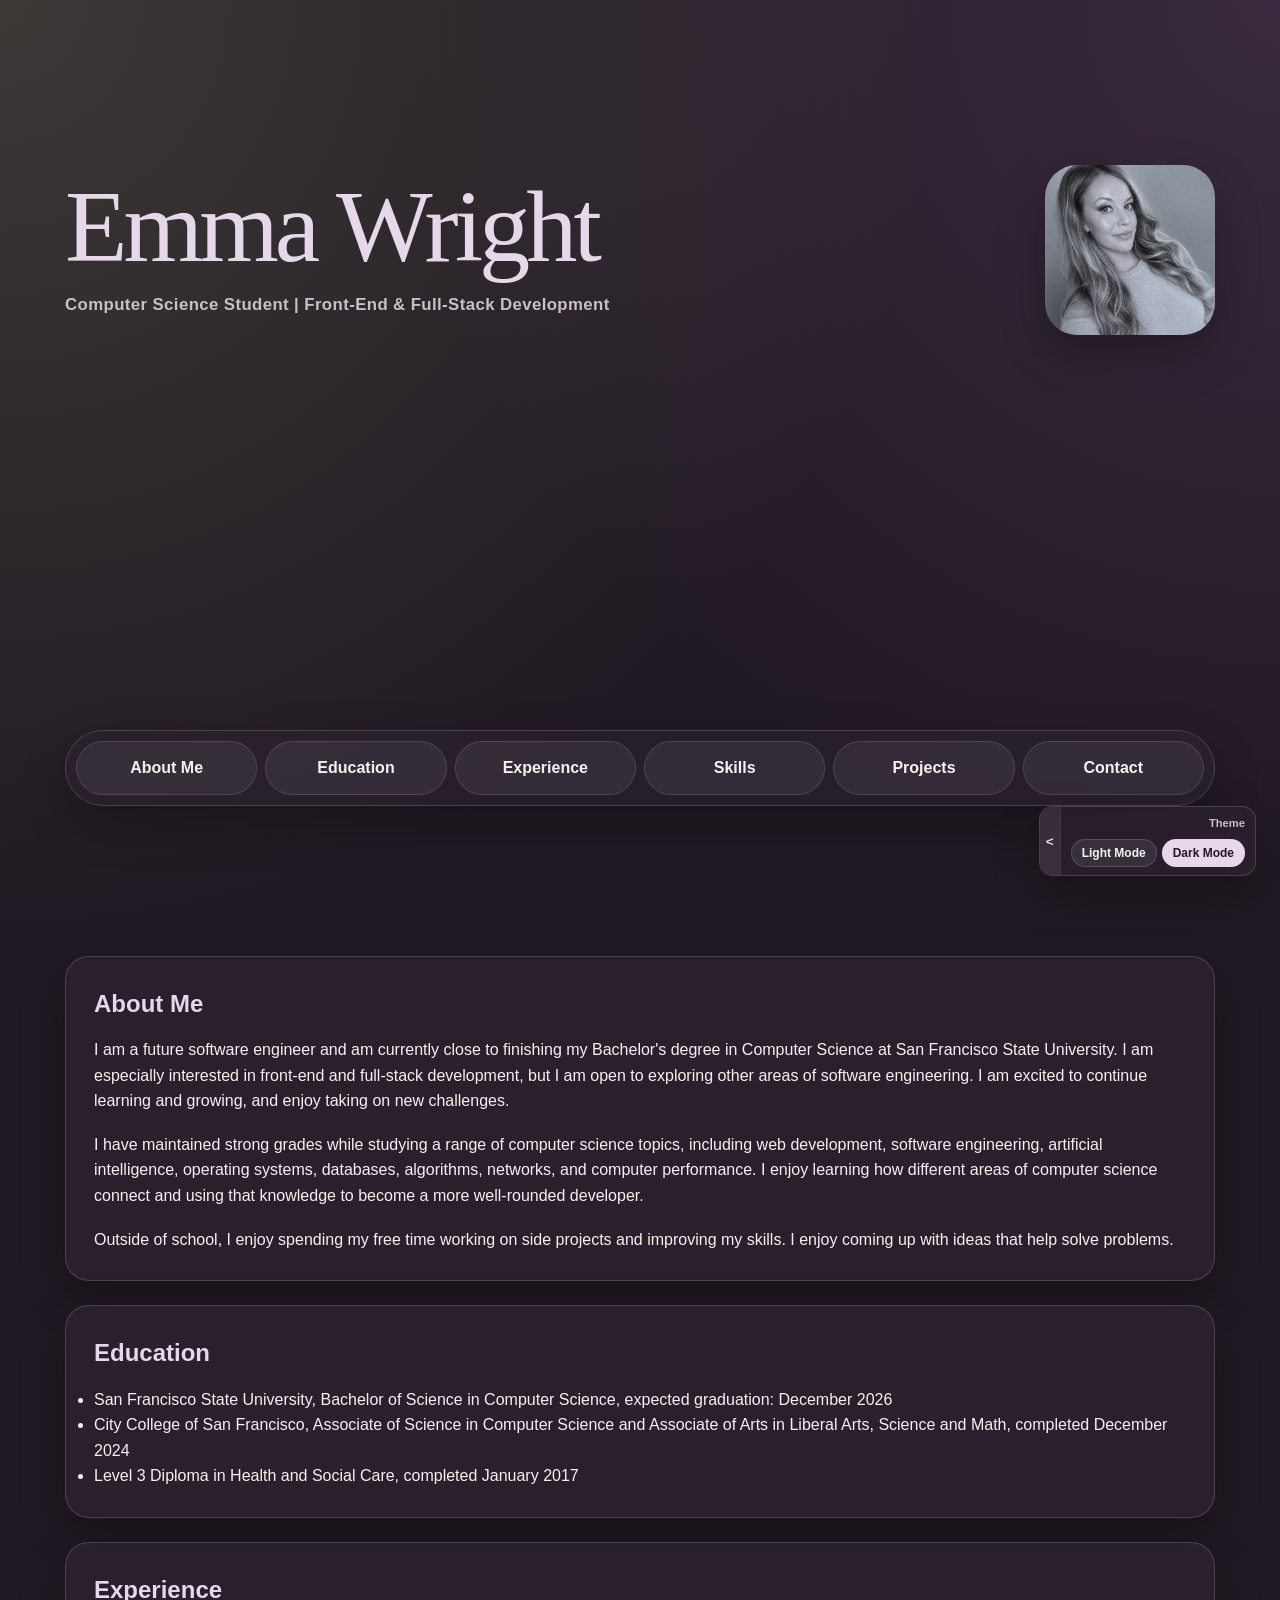
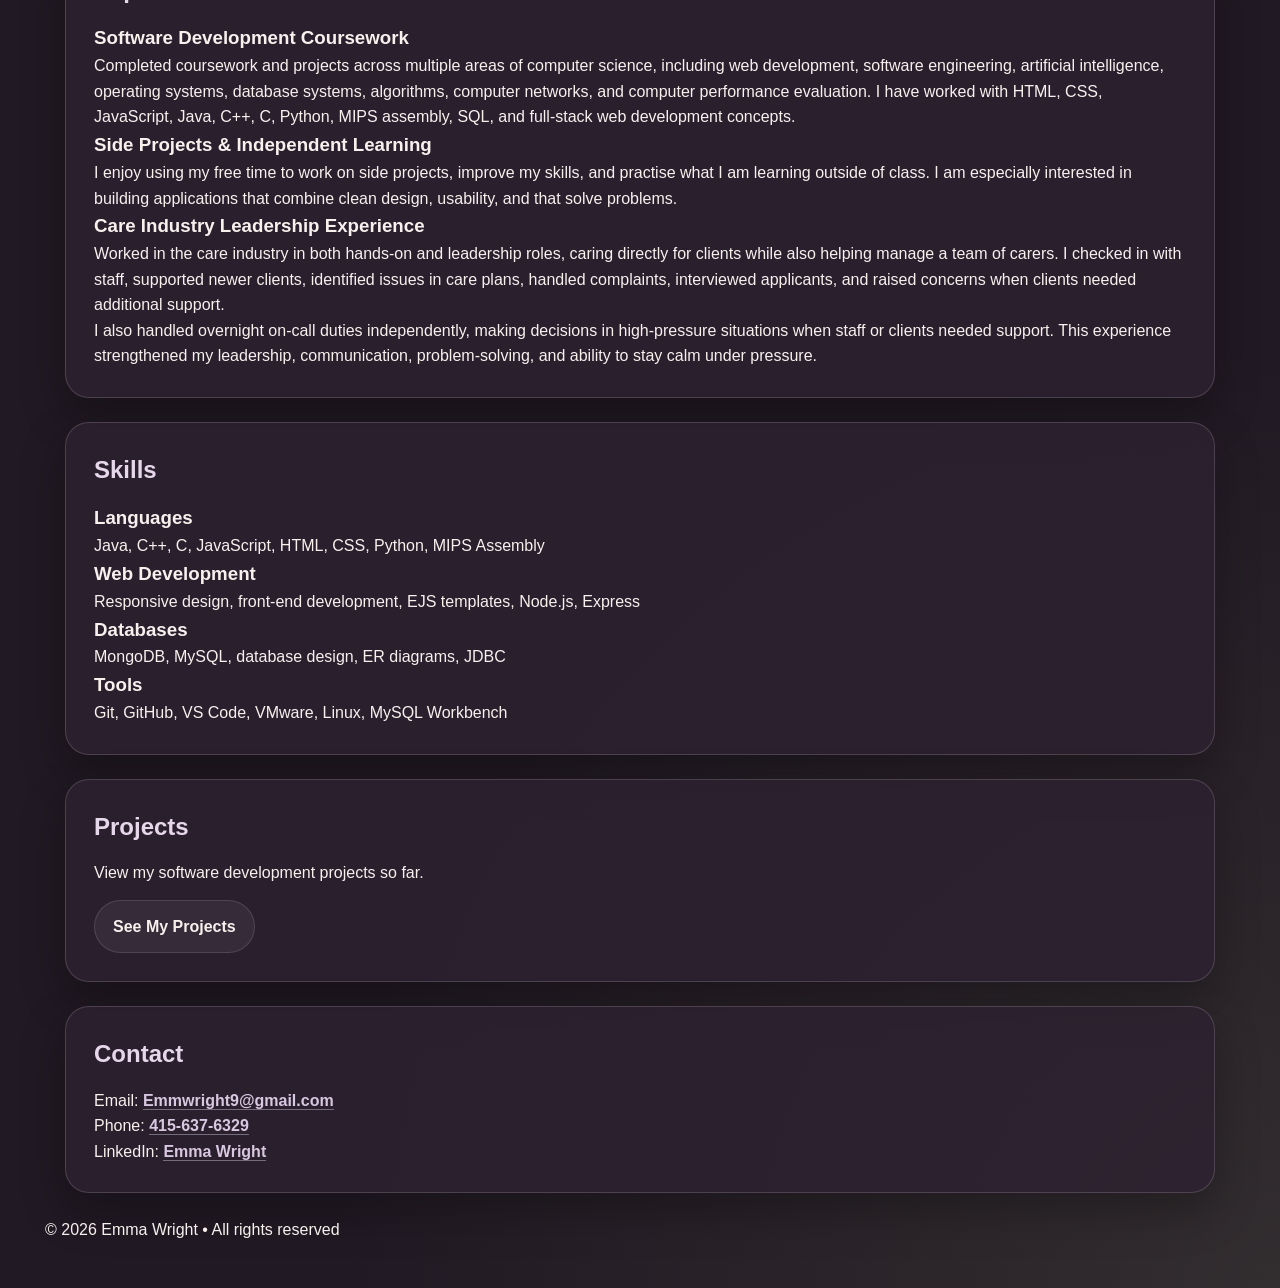
==== index.html @ 50e96aa9 "Initial portfolio website" ====
<!DOCTYPE html>
<html lang="en">

<head>
    <meta charset="UTF-8">
    <meta name="viewport" content="width=device-width, initial-scale=1.0">
    <title>Emma Wright - Portfolio</title>

    <!-- Main stylesheet -->
    <link rel="stylesheet" href="style.css">

    <!-- Search engine information -->
    <meta name="description" content="Emma Wright's portfolio website">
    <meta name="keywords" content="Emma Wright, Portfolio, Computer Science, Web Development, Software Engineering">

    <!-- Browser icon -->
    <link rel="icon" type="image/x-icon" href="images/favicon.ico">
</head>

<body>
    <header class="site-header">
        <div class="header-text">
            <h1>Emma Wright</h1>
            <p class="tagline">Computer Science Student | Front-End & Full-Stack Development</p>
        </div>

        <img src="images/PortfilioPic.png" alt="Emma Wright picture" class="profile-pic">
    </header>

    <nav>
        <ul class="navlist">
            <li><a href="#aboutme">About Me</a></li>
            <li><a href="#education">Education</a></li>
            <li><a href="#experience">Experience</a></li>
            <li><a href="#skills">Skills</a></li>
            <li><a href="projects.html">Projects</a></li>
            <li><a href="#contact">Contact</a></li>
        </ul>
    </nav>

    <main>
        <section id="aboutme">
            <h2>About Me</h2>

            <p>
                I am a future software engineer and am currently close to finishing my Bachelor's degree in Computer
                Science
                at San Francisco State University.
                I am especially interested in front-end and full-stack development, but I am open to exploring other
                areas of
                software engineering. I am excited to continue learning and growing, and enjoy taking on new challenges.
            </p>

            <p>
                I have maintained strong grades while studying a range of computer science topics, including web
                development,
                software engineering, artificial intelligence, operating systems, databases, algorithms, networks, and
                computer performance.
                I enjoy learning how different areas of computer science connect and using that knowledge to become a
                more well-rounded developer.
            </p>

            <p>
                Outside of school, I enjoy spending my free time working on side projects and improving my skills. I
                enjoy
                coming up with ideas that help solve problems.
            </p>




        </section>

        <section id="education">
            <h2>Education</h2>

            <ul class="educationlist">
                <li>
                    San Francisco State University, Bachelor of Science in Computer Science,
                    expected graduation: December 2026
                </li>
                <li>
                    City College of San Francisco, Associate of Science in Computer Science and
                    Associate of Arts in Liberal Arts, Science and Math, completed December 2024
                </li>
                <li>
                    Level 3 Diploma in Health and Social Care, completed January 2017
                </li>
            </ul>
        </section>

        <section id="experience">
            <h2>Experience</h2>

            <article class="experience-item">
                <h3>Software Development Coursework</h3>
                <p>
                    Completed coursework and projects across multiple areas of computer science, including
                    web development, software engineering, artificial intelligence, operating systems,
                    database systems, algorithms, computer networks, and computer performance evaluation.
                    I have worked with HTML, CSS, JavaScript, Java, C++, C, Python, MIPS assembly, SQL,
                    and full-stack web development concepts.
                </p>
            </article>

            <article class="experience-item">
                <h3>Side Projects & Independent Learning</h3>
                <p>
                    I enjoy using my free time to work on side projects, improve my skills, and
                    practise what I am learning outside of class. I am especially interested in building
                    applications that combine clean design, usability, and that solve problems.
                </p>
            </article>

            <article class="experience-item">
                <h3>Care Industry Leadership Experience</h3>
                <p>
                    Worked in the care industry in both hands-on and leadership roles, caring directly for
                    clients while also helping manage a team of carers. I checked in with staff, supported
                    newer clients, identified issues in care plans, handled complaints, interviewed applicants,
                    and raised concerns when clients needed additional support.
                </p>
                <p>
                    I also handled overnight on-call duties independently, making decisions in high-pressure
                    situations when staff or clients needed support. This experience strengthened my leadership,
                    communication, problem-solving, and ability to stay calm under pressure.
                </p>
            </article>
        </section>

        <section id="skills">
            <h2>Skills</h2>

            <div class="skills-grid">
                <div>
                    <h3>Languages</h3>
                    <p>Java, C++, C, JavaScript, HTML, CSS, Python, MIPS Assembly</p>
                </div>

                <div>
                    <h3>Web Development</h3>
                    <p>Responsive design, front-end development, EJS templates, Node.js, Express</p>
                </div>

                <div>
                    <h3>Databases</h3>
                    <p>MongoDB, MySQL, database design, ER diagrams, JDBC</p>
                </div>

                <div>
                    <h3>Tools</h3>
                    <p>Git, GitHub, VS Code, VMware, Linux, MySQL Workbench</p>
                </div>
            </div>
        </section>

        <section class="projects-preview">
            <h2>Projects</h2>

            <p>
                View my software development projects so far.
            </p>

            <a href="projects.html" class="projects-button">See My Projects</a>
        </section>

        <section id="contact">
            <h2>Contact</h2>

            <p>Email: <a href="mailto:Emmwright9@gmail.com">Emmwright9@gmail.com</a></p>
            <p>Phone: <a href="tel:+14156376329">415-637-6329</a></p>
            <p>
                LinkedIn:
                <a href="https://www.linkedin.com/in/emma-wright-a81743271/" target="_blank" rel="noopener noreferrer">
                    Emma Wright
                </a>
            </p>
        </section>
    </main>

<div class="theme-switcher" id="themeSwitcher">
    <button id="themeToggle" class="theme-toggle" aria-label="Hide theme switcher">&lt;</button>

    <div class="theme-panel">
        <p>Theme</p>

        <div class="theme-options">
            <button id="lightMode">Light Mode</button>
            <button id="darkMode">Dark Mode</button>
        </div>
    </div>
</div>

    <footer>
        <p>&copy; 2026 Emma Wright &bull; All rights reserved</p>
    </footer>

    <script src="script.js"></script>
</body>

</html>
---- style.css ----
* {
    box-sizing: border-box;
    margin: 0;
    padding: 0;
}

:root {
    --background: #f4f1e8;
    --section-bg: rgba(255, 252, 244, 0.72);
    --text-main: #241926;
    --text-soft: #6e6470;
    --green: #9aa879;
    --green-dark: #35203d;
    --border: rgba(102, 78, 111, 0.18);
    --shadow: 0 18px 45px rgba(53, 32, 61, 0.10);
}

body.dark-mode {
    --background: #211923;
    --section-bg: rgba(45, 34, 49, 0.78);
    --text-main: #f7f1ee;
    --text-soft: #c9bfc8;
    --green: #aeb98a;
    --green-dark: #e6d7ea;
    --border: rgba(230, 215, 234, 0.18);
    --shadow: 0 18px 45px rgba(0, 0, 0, 0.28);
}

body {
    min-height: 100vh;
    padding: 45px;
    font-family: Arial, Helvetica, sans-serif;
    color: var(--text-main);
    line-height: 1.6;
    background:
        radial-gradient(circle at top left, rgba(154, 168, 121, 0.30), transparent 30%),
        radial-gradient(circle at top right, rgba(214, 184, 224, 0.26), transparent 28%),
        radial-gradient(circle at bottom right, rgba(154, 168, 121, 0.18), transparent 30%),
        var(--background);
}

body.dark-mode {
    background:
        radial-gradient(circle at top left, rgba(154, 168, 121, 0.22), transparent 30%),
        radial-gradient(circle at top right, rgba(105, 76, 116, 0.34), transparent 28%),
        radial-gradient(circle at bottom right, rgba(154, 168, 121, 0.14), transparent 30%),
        var(--background);
}

/* Header */

.site-header {
    max-width: 1150px;
    min-height: calc(100vh - 190px);
    margin: 0 auto 30px auto;
    display: flex;
    align-items: center;
    justify-content: space-between;
    gap: 40px;
    .header-text,
    .profile-pic {
    transform: translateY(-150px);
}
}

.header-text h1 {
    font-family: Georgia, "Times New Roman", serif;
    font-size: clamp(4rem, 8vw, 7rem);
    line-height: 0.9;
    font-weight: 500;
    letter-spacing: -4px;
    color: var(--green-dark);
}

.tagline {
    margin-top: 18px;
    color: var(--text-soft);
    font-size: 1.05rem;
    font-weight: 600;
    letter-spacing: 0.4px;
}

.profile-pic {
    width: 170px;
    height: 170px;
    object-fit: cover;
    border-radius: 32px;
    box-shadow: var(--shadow);
}

/* Navigation */

nav {
    max-width: 1150px;
    margin: -55px auto 150px auto;
    padding: 10px;
    border: 1px solid var(--border);
    border-radius: 999px;
    background: rgba(255, 252, 244, 0.60);
    box-shadow: var(--shadow);
}

.navlist {
    list-style: none;
    display: flex;
    align-items: center;
    justify-content: space-between;
    gap: 8px;
}

.navlist li {
    flex: 1;
    text-align: center;
}

.navlist a {
    display: block;
    padding: 13px 18px;
    border-radius: 999px;
    color: var(--text-main);
    text-decoration: none;
    font-size: 1rem;
    font-weight: 700;
    background: rgba(255, 252, 244, 0.42);
    border: 1px solid rgba(53, 32, 61, 0.12);
    cursor: pointer;
    transition: 0.25s ease;
}

.navlist a:hover {
    background: var(--green-dark);
    color: white;
    transform: translateY(-3px);
    box-shadow: 0 10px 22px rgba(53, 32, 61, 0.18);
}

.navlist a:focus {
    outline: 2px solid var(--green);
    outline-offset: 3px;
}


main {
    max-width: 1150px;
    margin: 0 auto;
}

section {
    margin-bottom: 24px;
    padding: 28px;
    border: 1px solid var(--border);
    border-radius: 24px;
    background: var(--section-bg);
    box-shadow: var(--shadow);
}

section h2 {
    margin-bottom: 14px;
    color: var(--green-dark);
}

#aboutme p {
    margin-bottom: 18px;
}

#aboutme p:last-child {
    margin-bottom: 0;
}

#contact a {
    color: #6f4b7c;
    font-weight: 700;
    text-decoration: none;
    border-bottom: 1px solid rgba(111, 75, 124, 0.35);
    transition: 0.25s ease;
}

#contact a:hover {
    color: var(--green-dark);
    border-bottom-color: var(--green-dark);
}

.theme-switcher {
    position: fixed;
    right: 24px;
    bottom: 24px;
    z-index: 1000;

    display: flex;
    align-items: stretch;

    border: 1px solid var(--border);
    border-radius: 14px;
    background: rgba(255, 252, 244, 0.58);
    box-shadow: var(--shadow);
}

.theme-toggle {
    width: 21px;
    border: none;
    border-right: 1px solid rgba(102, 78, 111, 0.20);
    border-radius: 14px 0 0 14px;
    background: rgba(255, 252, 244, 0.30);
    color: var(--green-dark);
    cursor: pointer;
    font-size: 0.85rem;
    font-weight: bold;
    backdrop-filter: blur(12px);
    -webkit-backdrop-filter: blur(12px);
}

.theme-toggle:hover {
    background: rgba(53, 32, 61, 0.35);
    color: white;
}

.theme-panel {
    padding: 8px 10px;
}

.theme-panel p {
    margin-bottom: 6px;
    text-align: right;
    font-size: 0.7rem;
    font-weight: 600;
    color: var(--text-soft);
}

.theme-options {
    display: flex;
    gap: 5px;
}

.theme-options button {
    padding: 6px 10px;
    border: 1px solid var(--border);
    border-radius: 999px;
    background: #fffdf8;
    color: var(--text-main);
    cursor: pointer;
    font-size: 0.75rem;
    font-weight: 600;
}

.theme-options button:hover {
    background: var(--green-dark);
    color: white;
}

.theme-options button.active-theme {
    background: var(--green-dark);
    color: white;
}

body.dark-mode .theme-options button.active-theme {
    background: var(--green-dark);
    color: #211923;
}

.theme-switcher.closed .theme-panel {
    display: none;
}

.theme-switcher.closed .theme-toggle {
    height: 56px;
    border-radius: 14px;
    border-right: none;
}

.projects-button {
    display: inline-block;
    margin-top: 14px;
    padding: 13px 18px;
    border: 1px solid rgba(53, 32, 61, 0.12);
    border-radius: 999px;
    background: rgba(255, 252, 244, 0.42);
    color: var(--text-main);
    text-decoration: none;
    font-size: 1rem;
    font-weight: 700;
    cursor: pointer;
    transition: 0.25s ease;
}

.projects-button:hover {
    background: var(--green-dark);
    color: white;
    transform: translateY(-3px);
    box-shadow: 0 10px 22px rgba(53, 32, 61, 0.18);
}

body.dark-mode nav {
    background: rgba(45, 34, 49, 0.62);
}

body.dark-mode .navlist a {
    background: rgba(255, 255, 255, 0.06);
    border: 1px solid rgba(230, 215, 234, 0.14);
}

body.dark-mode .navlist a:hover {
    background: var(--green-dark);
    color: #211923;
}

body.dark-mode .projects-button {
    background: rgba(255, 255, 255, 0.06);
    border: 1px solid rgba(230, 215, 234, 0.14);
}

body.dark-mode .projects-button:hover {
    background: var(--green-dark);
    color: #211923;
}

body.dark-mode .theme-switcher {
    background: rgba(45, 34, 49, 0.70);
}

body.dark-mode .theme-options button {
    background: rgba(255, 255, 255, 0.08);
    color: var(--text-main);
}

body.dark-mode .theme-options button:hover {
    background: var(--green-dark);
    color: #211923;
}

body.dark-mode .theme-toggle {
    background: rgba(255, 255, 255, 0.08);
    color: var(--green-dark);
}

body.dark-mode .theme-toggle:hover {
    background: var(--green-dark);
    color: #211923;
}

body.dark-mode #contact a {
    color: #d8c7e0;
    border-bottom: 1px solid rgba(216, 199, 224, 0.45);
}

body.dark-mode #contact a:hover {
    color: var(--green-dark);
    border-bottom-color: var(--green-dark);
}

@media (max-width: 750px) {
    body {
        padding: 24px;
    }

    .site-header {
        align-items: flex-start;
    }

    .header-text h1 {
        font-size: 3.4rem;
        letter-spacing: -2px;
    }

    .profile-pic {
        width: 105px;
        height: 105px;
        border-radius: 24px;
    }

    .navlist {
        flex-wrap: wrap;
    }

    .navlist li {
        flex: 1 1 30%;
    }
}
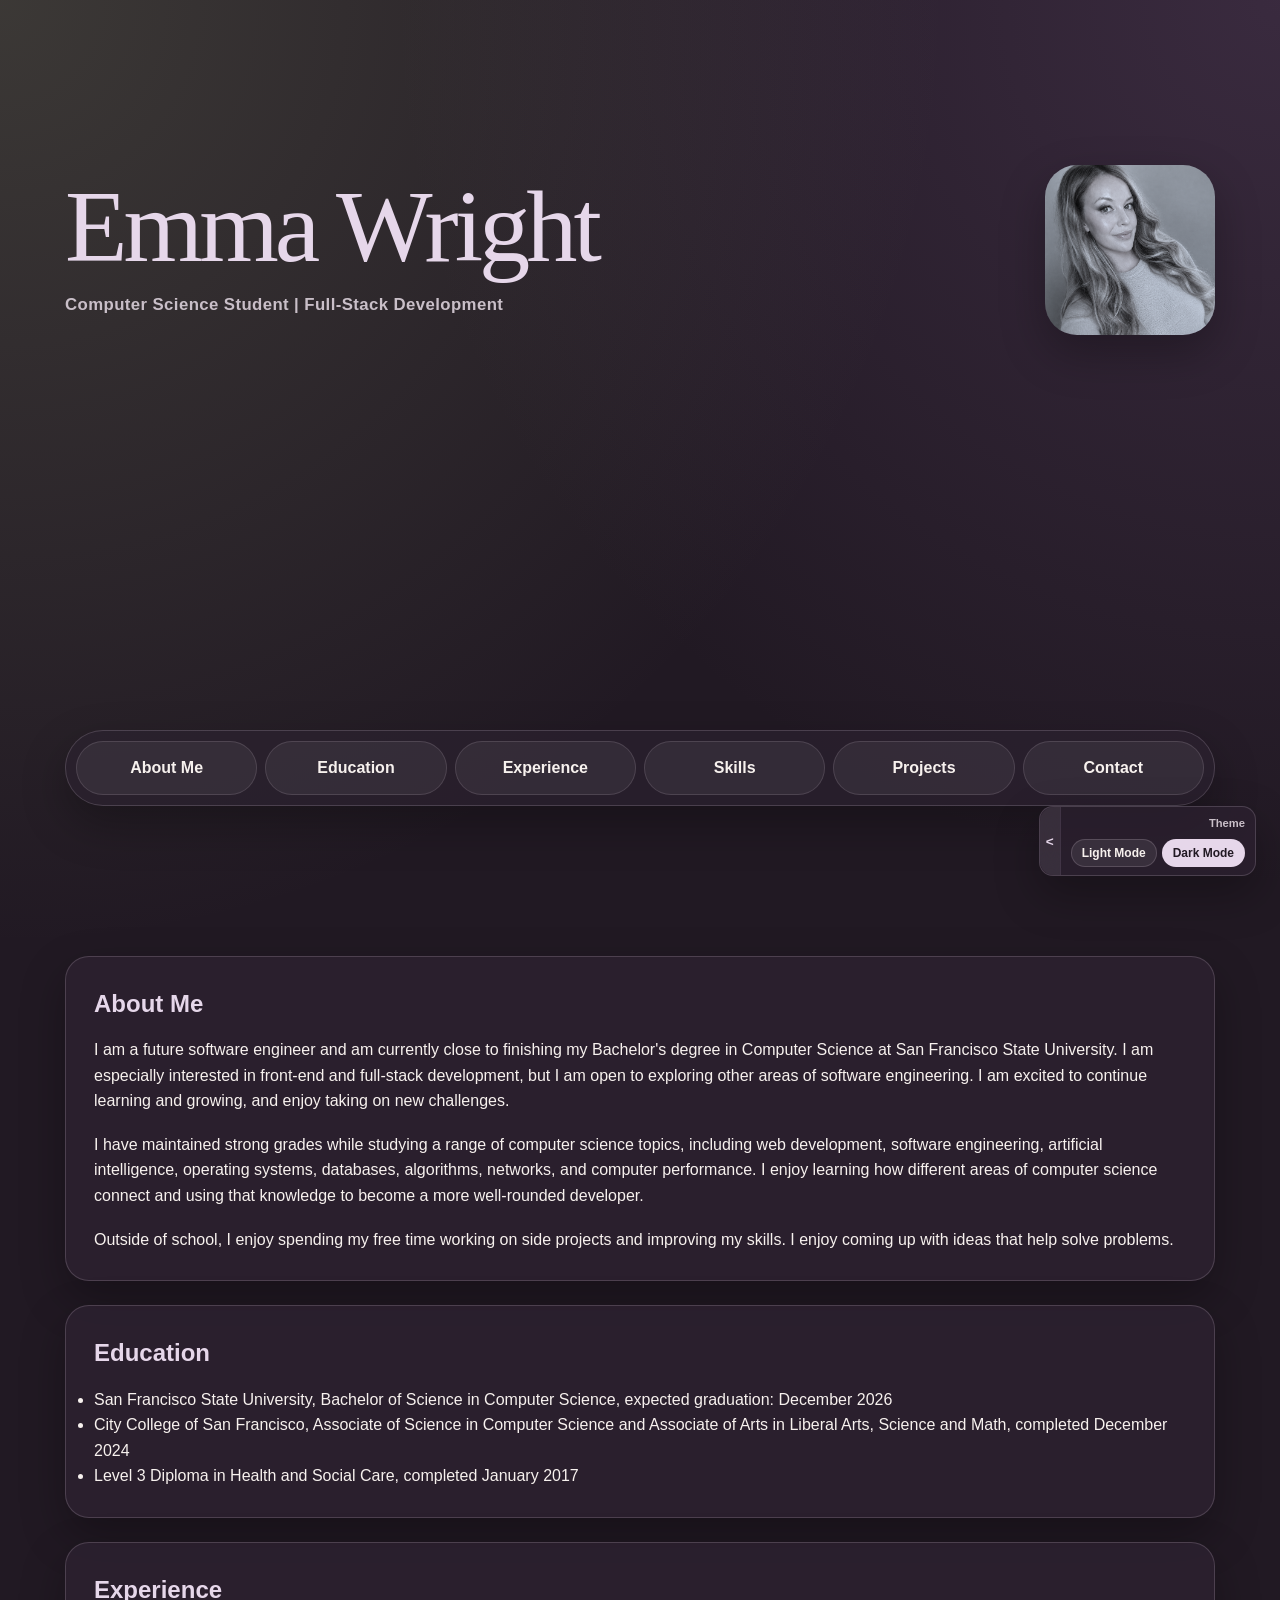
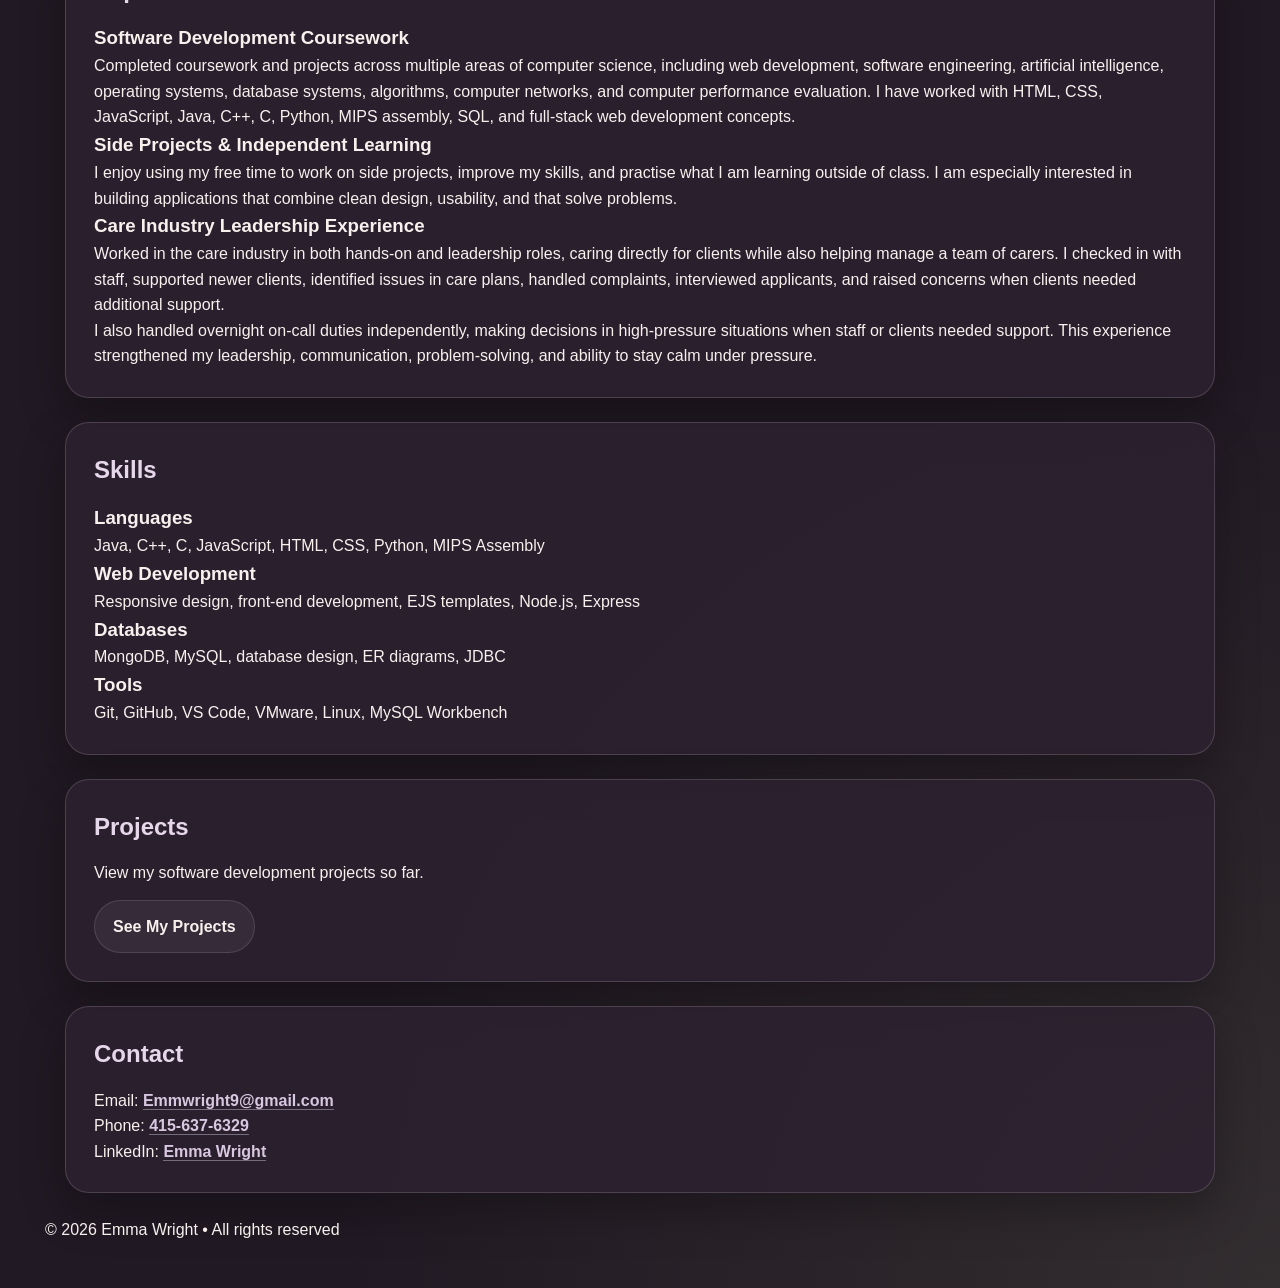
==== commit 9066af6f: "Updated projects page" ====
--- a/index.html
+++ b/index.html
@@ -21,7 +21,7 @@
     <header class="site-header">
         <div class="header-text">
             <h1>Emma Wright</h1>
-            <p class="tagline">Computer Science Student | Front-End & Full-Stack Development</p>
+            <p class="tagline">Computer Science Student | Full-Stack Development</p>
         </div>
 
         <img src="images/PortfilioPic.png" alt="Emma Wright picture" class="profile-pic">
--- a/style.css
+++ b/style.css
@@ -57,10 +57,11 @@
     align-items: center;
     justify-content: space-between;
     gap: 40px;
-    .header-text,
-    .profile-pic {
+}
+
+.header-text,
+.profile-pic {
     transform: translateY(-150px);
-}
 }
 
 .header-text h1 {
@@ -347,31 +348,245 @@
     border-bottom-color: var(--green-dark);
 }
 
-@media (max-width: 750px) {
+section {
+    transition: transform 0.25s ease, box-shadow 0.25s ease, border-color 0.25s ease;
+}
+
+section:hover {
+    transform: translateY(-5px) scale(1.01);
+    box-shadow: 0 22px 55px rgba(53, 32, 61, 0.16);
+    border-color: rgba(102, 78, 111, 0.32);
+}
+
+
+
+.project-card {
+    padding: 22px;
+}
+
+.project-screenshots {
+    display: grid;
+    grid-template-columns: 1fr;
+    gap: 18px;
+    margin-top: 22px;
+    margin-left: -6px;
+    margin-right: -6px;
+}
+
+.project-screenshots img {
+    width: 100%;
+    height: auto;
+    max-height: 600px;
+    display: block;
+    object-fit: contain;
+    border-radius: 18px;
+    border: 1px solid var(--border);
+    box-shadow: var(--shadow);
+    background: rgba(255, 252, 244, 0.45);
+}
+
+.projects-nav {
+    width: fit-content;
+    margin: 20px auto 32px auto;
+    padding: 8px;
+}
+
+.projects-nav .navlist {
+    display: flex;
+    justify-content: center;
+}
+
+.projects-nav .navlist li {
+    flex: 0 0 auto;
+}
+
+.projects-nav .navlist a {
+    padding: 10px 22px;
+    font-size: 0.95rem;
+}
+
+.project-role {
+    font-weight: 700;
+    color: var(--green-dark);
+    margin-bottom: 12px;
+}
+
+.project-screenshots img {
+    cursor: pointer;
+}
+
+.image-lightbox {
+    position: fixed;
+    inset: 0;
+    display: none;
+    align-items: center;
+    justify-content: center;
+    background: rgba(36, 25, 38, 0.85);
+    z-index: 2000;
+    padding: 30px;
+}
+
+.image-lightbox.open {
+    display: flex;
+}
+
+.image-lightbox img {
+    max-width: 90vw;
+    max-height: 85vh;
+    border-radius: 18px;
+}
+
+.lightbox-close,
+.lightbox-arrow {
+    position: absolute;
+    background: none;
+    border: none;
+    color: white;
+    cursor: pointer;
+    font-size: 2.5rem;
+}
+
+.lightbox-close {
+    top: 20px;
+    right: 30px;
+}
+
+.lightbox-prev {
+    left: 25px;
+}
+
+.lightbox-next {
+    right: 25px;
+}
+
+
+
+
+
+
+
+
+@media (max-width: 900px) {
     body {
-        padding: 24px;
+        padding: 18px;
     }
 
     .site-header {
+        min-height: auto;
+        margin: 35px auto 35px auto;
+        flex-direction: column-reverse;
         align-items: flex-start;
+        justify-content: flex-start;
+        gap: 22px;
+    }
+
+    .header-text,
+    .profile-pic {
+        transform: none;
     }
 
     .header-text h1 {
-        font-size: 3.4rem;
+        font-size: 4rem;
+        line-height: 0.9;
         letter-spacing: -2px;
     }
 
+    .tagline {
+        font-size: 0.95rem;
+        margin-top: 14px;
+    }
+
     .profile-pic {
-        width: 105px;
-        height: 105px;
+        width: 115px;
+        height: 115px;
         border-radius: 24px;
+        align-self: flex-end;
+    }
+
+    nav {
+        margin: 0 auto 55px auto;
+        border-radius: 24px;
+        padding: 10px;
     }
 
     .navlist {
         flex-wrap: wrap;
+        gap: 8px;
     }
 
     .navlist li {
-        flex: 1 1 30%;
-    }
-}+        flex: 1 1 45%;
+    }
+
+    .navlist a {
+        padding: 11px 12px;
+        font-size: 0.9rem;
+    }
+
+    section {
+        padding: 22px;
+        border-radius: 20px;
+    }
+
+    section h2 {
+        font-size: 1.35rem;
+    }
+
+    .projects-button {
+        padding: 11px 14px;
+        font-size: 0.9rem;
+    }
+
+    .theme-switcher {
+        right: 12px;
+        bottom: 12px;
+    }
+
+    .theme-options button {
+        padding: 6px 8px;
+        font-size: 0.7rem;
+    }
+}
+
+@media (max-width: 500px) {
+    body {
+        padding: 15px;
+    }
+
+    .site-header {
+        margin-top: 25px;
+        margin-bottom: 35px;
+    }
+
+    .header-text h1 {
+        font-size: 3.1rem;
+    }
+
+    .tagline {
+        font-size: 0.9rem;
+    }
+
+    .profile-pic {
+        width: 95px;
+        height: 95px;
+    }
+
+    .navlist li {
+        flex: 1 1 100%;
+    }
+
+    nav {
+        border-radius: 22px;
+        margin-bottom: 50px;
+    }
+
+    section {
+        padding: 19px;
+    }
+
+    .theme-switcher {
+        transform: scale(0.9);
+        transform-origin: bottom right;
+    }
+}
+
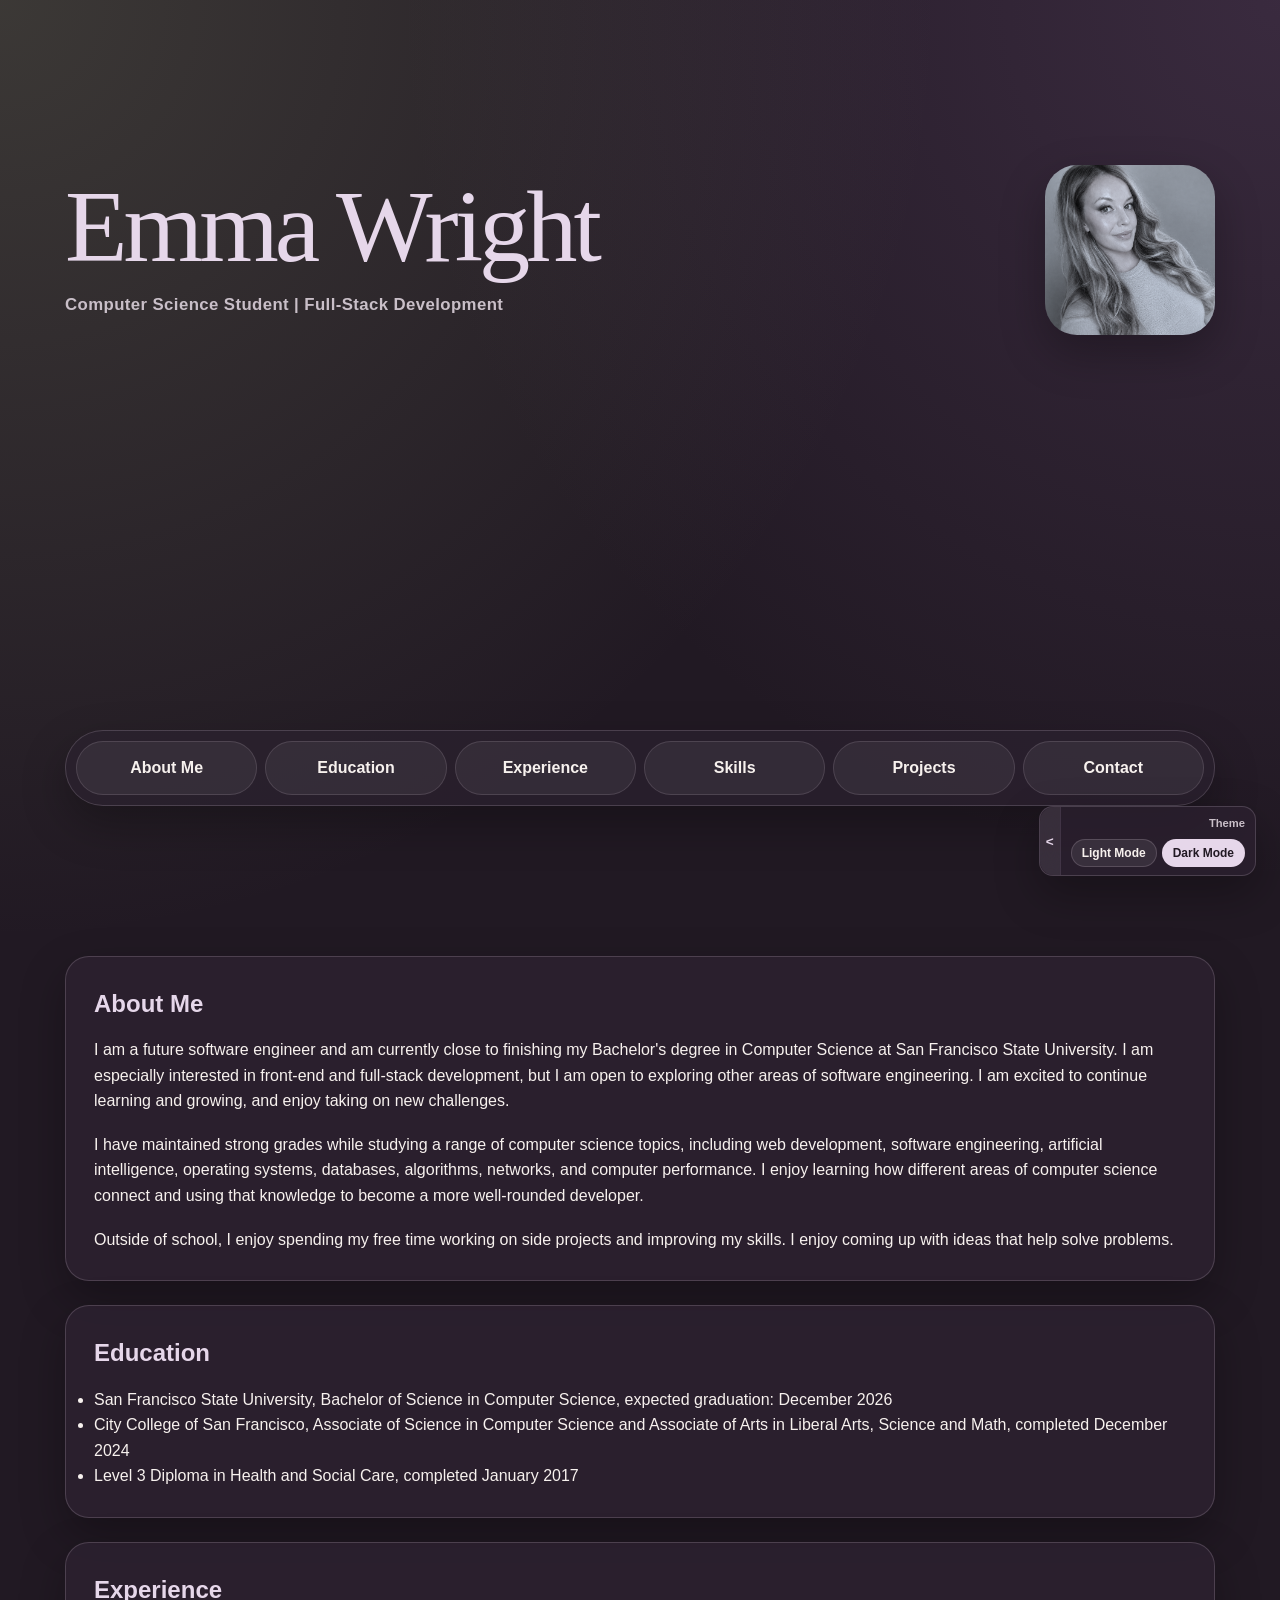
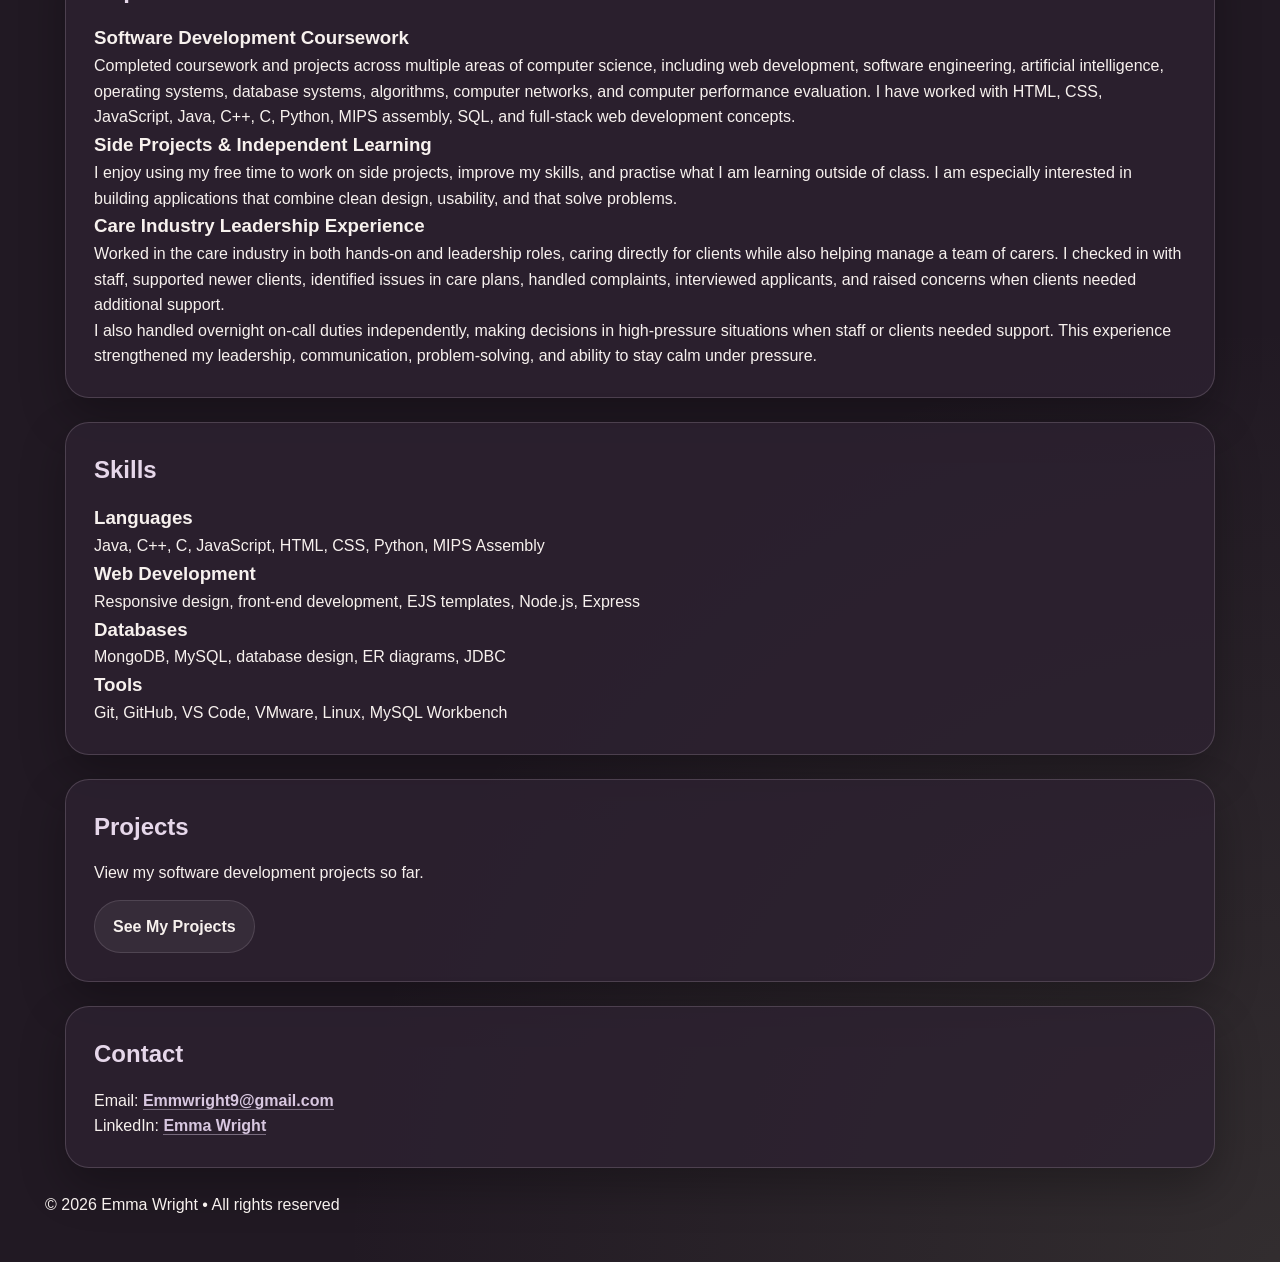
==== commit cdb9576d: "Removing some contact details" ====
--- a/index.html
+++ b/index.html
@@ -168,7 +168,6 @@
             <h2>Contact</h2>
 
             <p>Email: <a href="mailto:Emmwright9@gmail.com">Emmwright9@gmail.com</a></p>
-            <p>Phone: <a href="tel:+14156376329">415-637-6329</a></p>
             <p>
                 LinkedIn:
                 <a href="https://www.linkedin.com/in/emma-wright-a81743271/" target="_blank" rel="noopener noreferrer">
